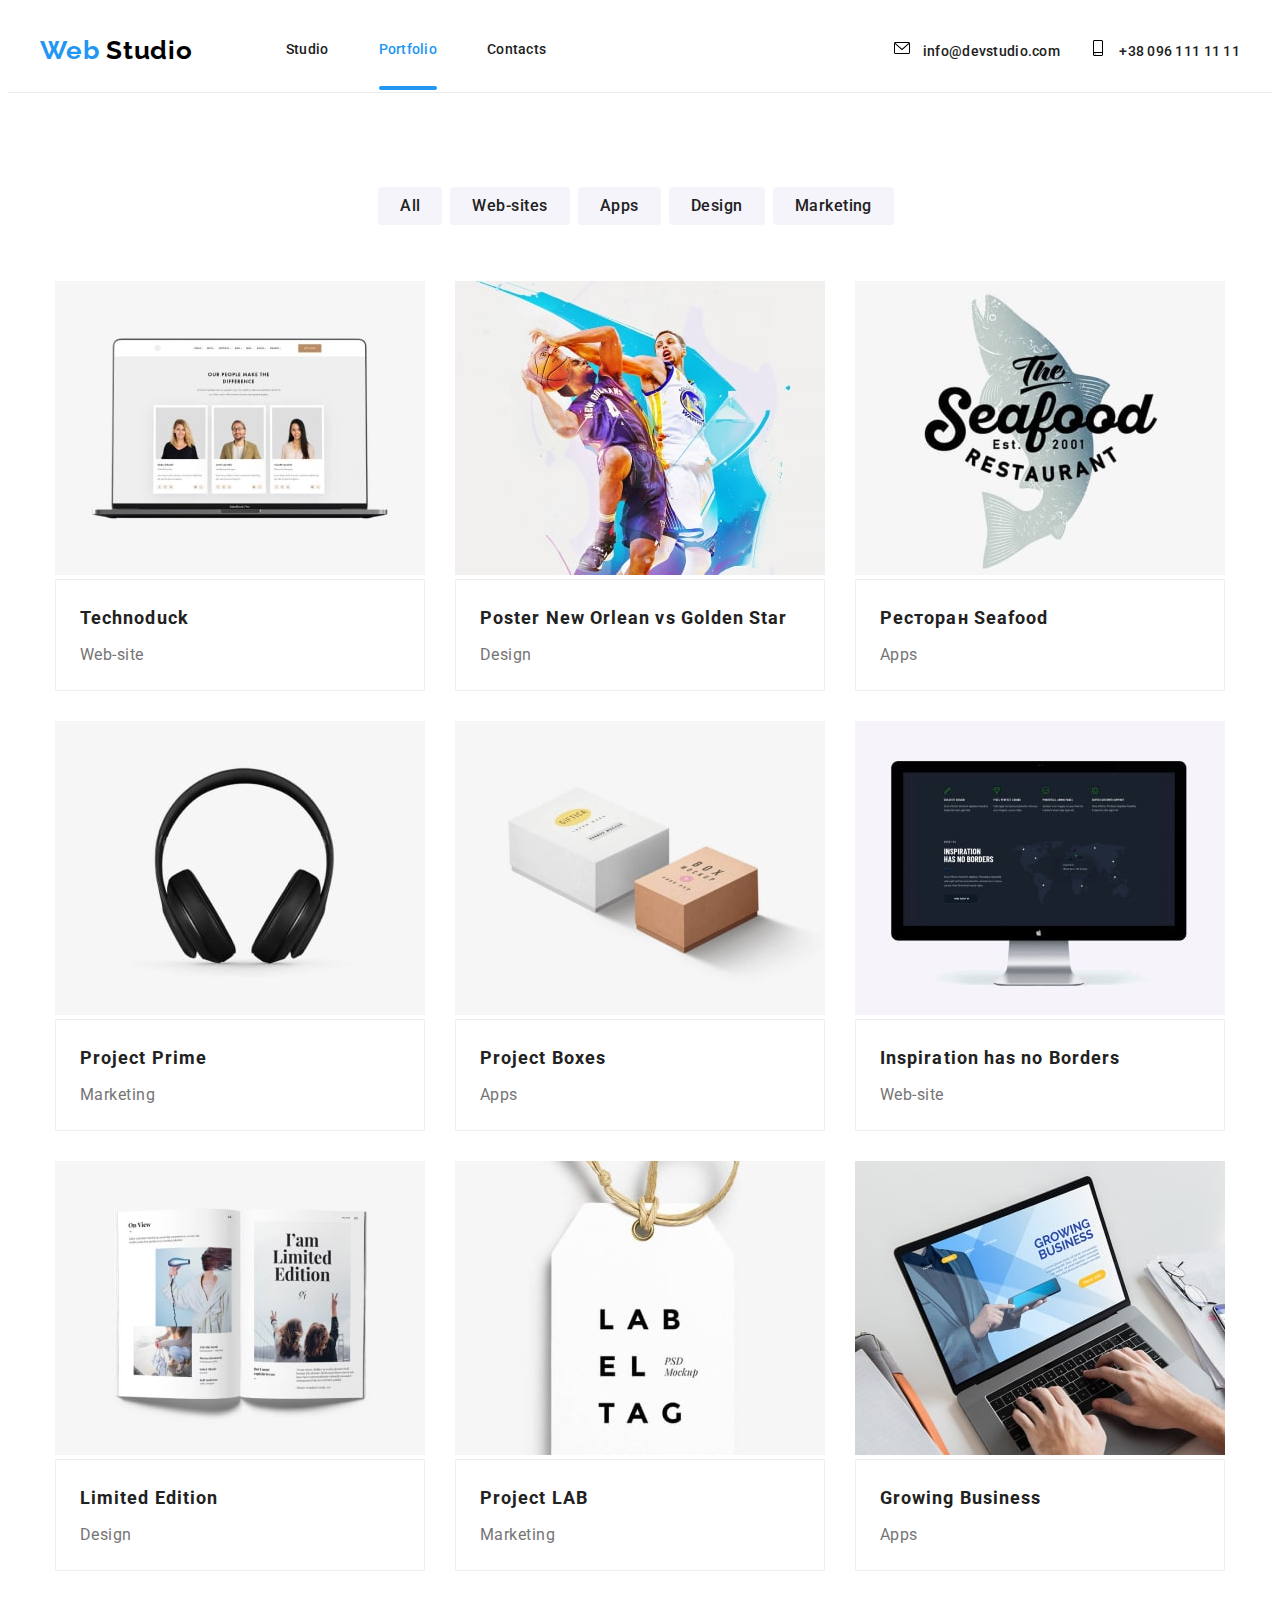
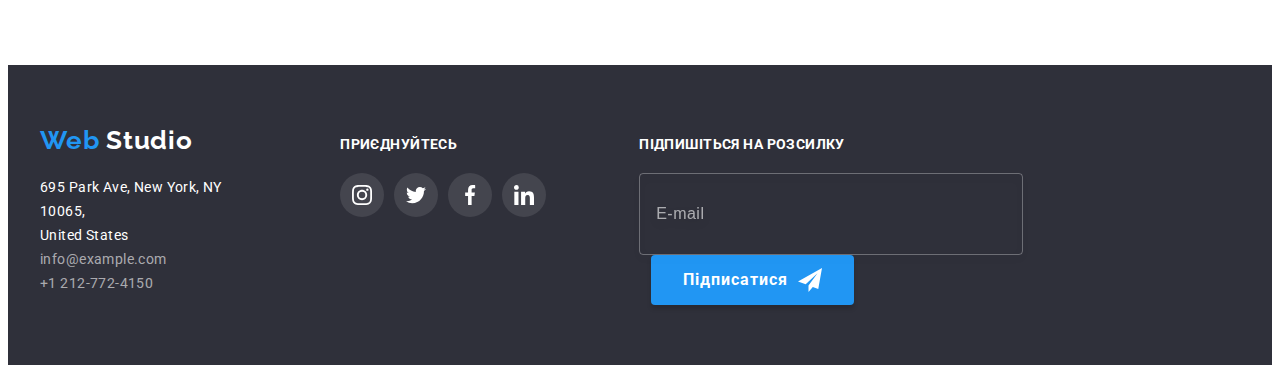
==== portfolio.html @ b2e868fc "Перенес файлы из ДС 06" ====
<!DOCTYPE html>
<html lang="en">
	<head>
		<meta charset="UTF-8" />
		<meta http-equiv="X-UA-Compatible" content="IE=edge" />
		<meta name="viewport" content="width=device-width, initial-scale=1.0" />
		<title>Студия</title>
		<link rel="preconnect" href="https://fonts.googleapis.com" />
		<link rel="preconnect" href="https://fonts.gstatic.com" crossorigin />
		<link
			href="https://fonts.googleapis.com/css2?family=Raleway:wght@700&family=Roboto:wght@400;500;700;900&display=swap"
			rel="stylesheet"
		/>
		<link
			rel="stylesheet"
			href="https://cdnjs.cloudflare.com/ajax/libs/modern-normalize/1.1.0/modern-normalize.min.css"
			integrity="sha512-wpPYUAdjBVSE4KJnH1VR1HeZfpl1ub8YT/NKx4PuQ5NmX2tKuGu6U/JRp5y+Y8XG2tV+wKQpNHVUX03MfMFn9Q=="
			crossorigin="anonymous"
			referrerpolicy="no-referrer"
		/>
		<link rel="stylesheet" href="./css/style.css" />
	</head>
	<body class="page">
		<header class="page-header">
			<div class="container">
				<nav class="main-site-nav">
					<a href="./" class="page-header-logo link">
						Web
						<span>Studio</span>
					</a>
					<ul class="site-nav">
						<li class="item"><a href="./" class="site-nav-link link">Studio</a></li>
						<li class="item"><a href="./portfolio.html" class="site-nav-link current link">Portfolio</a></li>
						<li class="item"><a href="" class="site-nav-link link">Contacts</a></li>
					</ul>
				</nav>
				<ul class="auth-nav">
					<li class="item">
						<a href="mailto:info@devstudio.com" class="auth-nav-link link">
							<svg class="auth-icons" width="16" height="12">
								<use href="./image/icons.svg#icon-envelope"></use>
							</svg>
							info@devstudio.com
						</a>
					</li>

					<li class="item">
						<a href="tel:+380961111111" class="auth-nav-link link">
							<svg class="auth-icons" width="10" height="16">
								<use href="./image/icons.svg#icon-smartphone"></use>
							</svg>
							+38 096 111 11 11
						</a>
					</li>
				</ul>
			</div>
		</header>
		<main>
			<section class="filter-section section">
				<h2 class="visually-hidden title">portfolio</h2>
				<div class="container">
					<div class="filter-list">
						<button type="button" class="filter-button">All</button>
						<button type="button" class="filter-button">Web-sites</button>
						<button type="button" class="filter-button">Apps</button>
						<button type="button" class="filter-button">Design</button>
						<button type="button" class="filter-button">Marketing</button>
					</div>
					<ul class="card-set">
						<li class="item">
							<article class="card">
								<div class="card-thumb">
									<img src="./image/fiter01.jpg" alt="Technoduck" width="370" height="294" />
									<div class="blue-bcgr">
										<p class="blue-text">
											Ресурс пропонує комплексні пропозиції з різним рівнем функціоналу та сервісів. Все це дозволить
											відвідувачу отримати вичерпні відомості про компанію чи приватну особу.
										</p>
									</div>
								</div>
								<div class="card-content">
									<h3 class="card-header">Technoduck</h3>
									<p class="card-text">Web-site</p>
								</div>
							</article>
						</li>

						<li class="item">
							<article class="card">
								<div class="card-thumb">
									<img src="./image/fiter02.jpg" alt="Poster New Orlean vs Golden Star" width="370" height="294" />
									<div class="blue-bcgr">
										<p class="blue-text">
											Ресурс пропонує комплексні пропозиції з різним рівнем функціоналу та сервісів. Все це дозволить
											відвідувачу отримати вичерпні відомості про компанію чи приватну особу.
										</p>
									</div>
								</div>
								<div class="card-content">
									<h3 class="card-header">Poster New Orlean vs Golden Star</h3>
									<p class="card-text">Design</p>
								</div>
								<!--<p>Lorem ipsum dolor, sit amet consectetur adipisicing elit. Animi, rem.</p> -->
							</article>
						</li>

						<li class="item">
							<article class="card">
								<div class="card-thumb">
									<img src="./image/fiter03.jpg" alt="Seafood Restaurant" width="370" height="294" />
									<div class="blue-bcgr">
										<p class="blue-text">
											Ресурс пропонує комплексні пропозиції з різним рівнем функціоналу та сервісів. Все це дозволить
											відвідувачу отримати вичерпні відомості про компанію чи приватну особу.
										</p>
									</div>
								</div>
								<div class="card-content">
									<h3 class="card-header">Ресторан Seafood</h3>
									<p class="card-text">Apps</p>
								</div>
								<!--<p>Lorem ipsum dolor, sit amet consectetur adipisicing elit. Animi, rem.</p> -->
							</article>
						</li>

						<li class="item">
							<article class="card">
								<div class="card-thumb">
									<img src="./image/fiter04.jpg" alt="Project Prime" width="370" height="294" />
									<div class="blue-bcgr">
										<p class="blue-text">
											Ресурс пропонує комплексні пропозиції з різним рівнем функціоналу та сервісів. Все це дозволить
											відвідувачу отримати вичерпні відомості про компанію чи приватну особу.
										</p>
									</div>
								</div>
								<div class="card-content">
									<h3 class="card-header">Project Prime</h3>
									<p class="card-text">Marketing</p>
								</div>
								<!--<p>Lorem ipsum dolor, sit amet consectetur adipisicing elit. Animi, rem.</p> -->
							</article>
						</li>

						<li class="item">
							<article class="card">
								<div class="card-thumb">
									<img src="./image/fiter05.jpg" alt="Project Boxes" width="370" height="294" />
									<div class="blue-bcgr">
										<p class="blue-text">
											Ресурс пропонує комплексні пропозиції з різним рівнем функціоналу та сервісів. Все це дозволить
											відвідувачу отримати вичерпні відомості про компанію чи приватну особу.
										</p>
									</div>
								</div>
								<div class="card-content">
									<h3 class="card-header">Project Boxes</h3>
									<p class="card-text">Apps</p>
								</div>
								<!--<p>Lorem ipsum dolor, sit amet consectetur adipisicing elit. Animi, rem.</p> -->
							</article>
						</li>
						<li class="item">
							<article class="card">
								<div class="card-thumb">
									<img src="./image/fiter06.jpg" alt="Inspiration has no Borders" width="370" height="294" />
									<div class="blue-bcgr">
										<p class="blue-text">
											Ресурс пропонує комплексні пропозиції з різним рівнем функціоналу та сервісів. Все це дозволить
											відвідувачу отримати вичерпні відомості про компанію чи приватну особу.
										</p>
									</div>
								</div>
								<div class="card-content">
									<h3 class="card-header">Inspiration has no Borders</h3>
									<p class="card-text">Web-site</p>
								</div>
								<!--<p>Lorem ipsum dolor, sit amet consectetur adipisicing elit. Animi, rem.</p> -->
							</article>
						</li>

						<li class="item">
							<article class="card">
								<div class="card-thumb">
									<img src="./image/fiter07.jpg" alt="Limited Edition" width="370" height="294" />
									<div class="blue-bcgr">
										<p class="blue-text">
											Ресурс пропонує комплексні пропозиції з різним рівнем функціоналу та сервісів. Все це дозволить
											відвідувачу отримати вичерпні відомості про компанію чи приватну особу.
										</p>
									</div>
								</div>
								<div class="card-content">
									<h3 class="card-header">Limited Edition</h3>
									<p class="card-text">Design</p>
								</div>
								<!--<p>Lorem ipsum dolor, sit amet consectetur adipisicing elit. Animi, rem.</p> -->
							</article>
						</li>

						<li class="item">
							<article class="card">
								<div class="card-thumb">
									<img src="./image/fiter08.jpg" alt="Project LAB" width="370" height="294" />
									<div class="blue-bcgr">
										<p class="blue-text">
											Ресурс пропонує комплексні пропозиції з різним рівнем функціоналу та сервісів. Все це дозволить
											відвідувачу отримати вичерпні відомості про компанію чи приватну особу.
										</p>
									</div>
								</div>
								<div class="card-content">
									<h3 class="card-header">Project LAB</h3>
									<p class="card-text">Marketing</p>
								</div>
								<!--<p>Lorem ipsum dolor, sit amet consectetur adipisicing elit. Animi, rem.</p> -->
							</article>
						</li>

						<li class="item">
							<article class="card">
								<div class="card-thumb">
									<img src="./image/fiter09.jpg" alt="Growing Business" width="370" height="294" />
									<div class="blue-bcgr">
										<p class="blue-text">
											Ресурс пропонує комплексні пропозиції з різним рівнем функціоналу та сервісів. Все це дозволить
											відвідувачу отримати вичерпні відомості про компанію чи приватну особу.
										</p>
									</div>
								</div>
								<div class="card-content">
									<h3 class="card-header">Growing Business</h3>
									<p class="card-text">Apps</p>
								</div>
								<!--<p>Lorem ipsum dolor, sit amet consectetur adipisicing elit. Animi, rem.</p> -->
							</article>
						</li>
					</ul>
				</div>
			</section>
		</main>

		<footer class="footer darkbgr">
			<div class="container">
				<div class="footer-box">
					<div class="footer-left">
						<a href="./" class="footer-logo link">
							Web
							<span>Studio</span>
						</a>
						<address>
							<p class="address-text">
								695 Park Ave, New York, NY 10065,
								<br />
								United States
							</p>

							<ul class="contacts">
								<li><a href="mailto:info@example.com" class="address-link link">info@example.com</a></li>
								<li><a href="tel:+12127724150" class="address-link link">+1 212-772-4150</a></li>
							</ul>
						</address>
					</div>
					<div class="footer-center">
						<h3 class="sub-title footer-title">приєднуйтесь</h3>
						<ul class="footer-soc">
							<li class="footer-soc-items">
								<a href="" class="footer-soc-link">
									<svg class="footer-soc-icon" width="20" height="20">
										<use href="./image/icons.svg#icon-instagram"></use>
									</svg>
								</a>
							</li>
							<li class="footer-soc-items">
								<a href="" class="footer-soc-link">
									<svg class="footer-soc-icon" width="20" height="20">
										<use href="./image/icons.svg#icon-twitter"></use>
									</svg>
								</a>
							</li>
							<li class="footer-soc-items">
								<a href="" class="footer-soc-link">
									<svg class="footer-soc-icon" width="20" height="20">
										<use href="./image/icons.svg#icon-facebook"></use>
									</svg>
								</a>
							</li>
							<li class="footer-soc-items">
								<a href="" class="footer-soc-link">
									<svg class="footer-soc-icon" width="20" height="20">
										<use href="./image/icons.svg#icon-linkedin"></use>
									</svg>
								</a>
							</li>
						</ul>
					</div>
					<div class="footer-right">
						<h3 class="sub-title footer-title">Підпишіться на розсилку</h3>
						<input class="subscr-form" type="email" name="subscr-form" placeholder="E-mail" />
						<button class="hero-button footer-btn-mrg" type="submit">
							<span class="subscr-thump">
								Підписатися
								<span class="subscr-icon-box">
									<svg class="subscr-icon" width="24" height="24">
										<use href="./image/icons.svg#icon-icon-send"></use>
									</svg>
								</span>
							</span>
						</button>
					</div>
				</div>
			</div>
		</footer>
	</body>
</html>
---- css/style.css ----
:root {
	--title-text-color: #212121;
	--primary-text-color: #757575;
	--accent: #2196f3;
	--secondary-background-color: #2f303a;
	--primary-bg-color: #ffffff;
	--icon-gray: #afb1b8;
}

/* основной цвет текста #212121 */
/* вторичный цвет текста #757575 */
/* акцент #2196F3 */
/* вторичный цвет фона #2F303A */

p,
h1,
h2,
h3,
h4,
h5,
h6 {
	margin: 0;
}

ul,
ol {
	margin: 0;
	padding-left: 0;
	list-style: none;
}

address {
	font-style: normal;
}

a {
	color: currentColor;
	text-decoration: none;
}

button {
	cursor: pointer;
}

img {
	display: block;
	max-width: 100%;
	height: auto;
}

body {
	background-color: var(--primary-bg-color);
	color: var(--primary-text-color);
	font-family: Roboto, sans-serif;
}

.link {
	text-decoration: none;
}

.container {
	width: 100%;
	max-width: 1200px;
	/* width: 1200px; */
	margin-left: auto;
	margin-right: auto;
	padding-left: 15px;
	padding-right: 15px;
	/* outline: 2px solid red;*/
}

.visually-hidden {
	position: absolute;
	white-space: nowrap;
	width: 1px;
	height: 1px;
	overflow: hidden;
	border: 0;
	padding: 0;
	clip: rect(0 0 0 0);
	clip-path: inset(50%);
	margin: -1px;
}

.page-header {
	border-bottom: 1px solid #ececec;
}

.page-header > .container,
.site-nav,
.auth-nav,
.main-site-nav {
	display: flex;
	align-items: center;
}

/* .page-header > .container {
	justify-content: center;
} */

/* Site-logo */
.page-header-logo {
	color: var(--accent);
	font-family: Raleway, sans-serif;
	font-weight: 700;
	font-size: 26px;
	line-height: 1.19;
	letter-spacing: 0.03em;
	margin-right: 93px;

	transition-property: opacity;
	transition-duration: 250ms;
	transition-timing-function: cubic-bezier(0.4, 0, 0.2, 1);
}

.page-header-logo span {
	color: #000;
}

.page-header-logo:hover,
.page-header-logo:focus {
	opacity: 0.5;
}

/* Site-nav */

.site-nav {
	gap: 50px;
}

.auth-nav {
	margin-left: auto;
	gap: 30px;
}

.auth-nav-link {
	display: flex;
	display: block;
	align-items: center;
	color: var(--primary-text-color);
}

.auth-icons {
	margin-right: 10px;
	width: 16px;
	height: 16px;
}

.site-nav-link,
.auth-nav-link {
	display: block;
	padding-top: 32px;
	padding-bottom: 32px;
	position: relative;

	color: var(--title-text-color);

	font-weight: 500;
	font-size: 14px;
	line-height: 1.14;
	letter-spacing: 0.02em;

	transition-property: color;
	transition-duration: 250ms;
	transition-timing-function: cubic-bezier(0.4, 0, 0.2, 1);
}

.site-nav-link::after {
	content: "";
	position: absolute;
	left: 0;
	bottom: 0;
	display: block;

	width: 100%;
	height: 4px;
	border-radius: 2px;

	background-color: var(--accent);
	transform: scaleX(0);

	transition-property: transform;
	transition-duration: 250ms;
	transition-timing-function: cubic-bezier(0.4, 0, 0.2, 1);
}

.site-nav-link:hover::after {
	transform: scaleX(1);
}

.site-nav-link:hover,
.site-nav-link:focus {
	color: var(--accent);
}

.auth-nav-link:hover,
.auth-nav-link:focus {
	color: var(--accent);
	fill: var(--accent);
}

.current {
	position: relative;
	color: var(--accent);
}

.current::after {
	content: "";
	position: absolute;
	left: 0;
	display: block;

	width: 100%;
	height: 4px;
	border-radius: 2px;

	background-color: var(--accent);

	transform: scaleX(1);
}

/* Hero */

.hero-section {
	max-width: 1600px;
	height: 600px;
	margin-left: auto;
	margin-right: auto;
	padding: 200px 0px;
	text-align: center;

	background-image: linear-gradient(to right, rgba(47, 48, 58, 0.4), rgba(47, 48, 58, 0.4)),
		url("../image/hero-image.jpg");
	background-size: cover;
	background-repeat: no-repeat;
	background-position: center;
	background-color: var(--secondary-background-color);
}

.hero-title {
	color: var(--primary-bg-color);
	/*outline: 2px solid greenyellow;*/
	font-style: normal;
	font-weight: 900;
	font-size: 44px;
	line-height: 1.36;
	letter-spacing: 0.06em;
	text-transform: uppercase;
	margin-bottom: 30px;
}

.hero-button {
	display: inline-block;
	border: none;
	border-radius: 4px;
	padding: 10px 32px;
	min-width: 200px;

	color: var(--primary-bg-color);
	background-color: var(--accent);
	box-shadow: 0px 4px 4px rgba(0, 0, 0, 0.15);

	font-weight: 700;
	font-size: 16px;
	line-height: 1.89;
	align-items: center;
	letter-spacing: 0.06em;
	font-family: inherit;

	transition-property: border;
	transition-duration: 250ms;
	transition-timing-function: cubic-bezier(0.4, 0, 0.2, 1);
}

.hero-button:hover,
.hero-button:focus {
	cursor: pointer;
	/* border: 2px solid var(--accent); */
}

.section {
	padding-top: 94px;
	padding-bottom: 94px;
}

.section-no-padding {
	padding-bottom: 94px;
}

/* sections title */
.benefits-section .title,
.work-section .title,
.team-section .title,
.client-section .title {
	color: var(--title-text-color);
	font-style: normal;
	font-weight: 700;
	font-size: 36px;
	line-height: 1.17;
	text-align: center;
	letter-spacing: 0.03em;
	margin-bottom: 50px;
}

/* benefits-section */

.benefits-list {
	display: flex;
	gap: 30px;
}

.benefits-list .item {
	width: calc((100%-90px) / 4);
	max-width: 270px;
	/*	outline: 2px solid orange;*/
}

.benefits-icon {
	display: flex;
	align-items: center;
	justify-content: center;
	width: 270px;
	height: 120px;
	background-color: #f5f4fa;
	border-radius: 4px;
	margin-bottom: 30px;
}

.benefits-section .sub-title {
	color: var(--title-text-color);
	font-style: normal;
	font-weight: 700;
	font-size: 14px;
	line-height: 1.14;
	letter-spacing: 0.03em;
	text-transform: uppercase;
	margin-bottom: 10px;
}

.benefits-section-text {
	color: var(--primary-text-color);
	font-size: 14px;
	line-height: 1.71;
	letter-spacing: 0.03em;
}

/* work-section */

.work-list {
	display: flex;
	margin: -15px;
}

.work-list .item {
	width: 370px;
	margin: 15px;
	position: relative;
}

.black-backgr {
	width: 370px;
	height: 70px;
	background-color: rgba(47, 48, 58, 0.8);
	position: absolute;
	left: 0;
	bottom: 0;
}

.black-backgr-title {
	padding: 27px 0px;
	font-weight: 700;
	font-size: 14px;
	line-height: 1.14;
	text-align: center;
	letter-spacing: 0.03em;
	text-transform: uppercase;
	color: #ffffff;
}

/* team-section */

.team-section {
	background-color: #f5f4fa;
}

.team-list {
	display: flex;
	margin: -15px;
}

.team-list .items {
	width: 270px;
	margin: 15px;
	background-color: var(--primary-bg-color);

	box-shadow: 0px 1px 3px rgba(0, 0, 0, 0.12), 0px 1px 1px rgba(0, 0, 0, 0.14), 0px 2px 1px rgba(0, 0, 0, 0.2);
	border-radius: 0px 0px 4px 4px;
}

.team-content {
	padding: 30px 32px;
}

.team-section .sub-title {
	color: var(--title-text-color);
	font-style: normal;
	font-weight: 500;
	font-size: 16px;
	line-height: 1.19;
	text-align: center;
	letter-spacing: 0.03em;
	margin-bottom: 10px;
}

.team-section-text {
	font-size: 16px;
	line-height: 1.19;
	text-align: center;
	letter-spacing: 0.03em;
	margin-bottom: 16px;
}

.team-soc {
	display: flex;
	justify-content: center;
	gap: 10px;
	/*margin-left: auto;
	margin-right: auto;*/
}

.team-soc-link {
	width: 44px;
	height: 44px;
	border-radius: 50%;
	display: block;
	background-color: var(--primary-bg-color);
	display: flex;
	justify-content: center;
	align-items: center;

	transition-property: background-color;
	transition-duration: 250ms;
	transition-timing-function: cubic-bezier(0.4, 0, 0.2, 1);
}

.team-soc-icon {
	fill: var(--icon-gray);

	transition-property: fill;
	transition-duration: 250ms;
	transition-timing-function: cubic-bezier(0.4, 0, 0.2, 1);
}

.team-soc-link:hover,
.team-soc-link:focus {
	background-color: var(--accent);
}

.team-soc-link:hover .team-soc-icon,
.team-soc-link:focus .team-soc-icon {
	fill: var(--primary-bg-color);
}

/* clients-section */

.clients {
	display: flex;
	justify-content: center;
	gap: 30px;
	/*outline: 2px solid greenyellow;*/
}

.clients-link {
	width: 170px;
	height: 92px;
	border: 1px solid var(--icon-gray);
	border-radius: 4px;
	display: block;
	background-color: var(--primary-bg-color);

	display: flex;
	justify-content: center;
	align-items: center;

	transition-property: border;
	transition-duration: 250ms;
	transition-timing-function: cubic-bezier(0.4, 0, 0.2, 1);
}

.clients-icon {
	fill: var(--icon-gray);
	width: 106px;

	transition-property: fill;
	transition-duration: 250ms;
	transition-timing-function: cubic-bezier(0.4, 0, 0.2, 1);
}

.clients-link:hover,
.clients-link:focus {
	border: 1px solid var(--accent);
}

.clients-link:hover .clients-icon,
.clients-link:focus .clients-icon {
	fill: var(--accent);
}

/* address */
.footer {
	padding: 60px 0px;
	background-color: #2f303a;
}

/* Site-logo */
.footer-logo {
	color: var(--accent);
	font-family: Raleway, sans-serif;
	font-weight: 700;
	font-size: 26px;
	line-height: 1.19;
	letter-spacing: 0.03em;
	display: inline-block;
	margin-bottom: 20px;

	transition-property: opacity;
	transition-duration: 250ms;
	transition-timing-function: cubic-bezier(0.4, 0, 0.2, 1);
}

.footer-logo span {
	color: var(--primary-bg-color);
}

.footer-logo:hover,
.footer-logo:focus {
	opacity: 0.6;
}

.address-text {
	color: #ffffff;
	font-size: 14px;
	line-height: 1.71;
	letter-spacing: 0.03em;
	font-style: normal;
}

.address-link {
	color: rgba(255, 255, 255, 0.6);
	font-weight: 400;
	font-size: 14px;
	line-height: 1.71;
	letter-spacing: 0.03em;

	transition-property: color;
	transition-duration: 250ms;
	transition-timing-function: cubic-bezier(0.4, 0, 0.2, 1);
}

.address-link:hover,
.address-link:focus {
	color: #ffffff;
}

.footer-title {
	font-family: "Roboto";
	font-style: normal;
	font-weight: 700;
	font-size: 14px;
	line-height: 1.14;
	letter-spacing: 0.03em;
	text-transform: uppercase;
	color: var(--primary-bg-color);
	margin-top: 12px;
	margin-bottom: 20px;
}

.footer-soc {
	display: flex;
	justify-content: left;
	gap: 10px;
	/*margin-left: auto;
	margin-right: auto;*/
}

.footer-soc-link {
	width: 44px;
	height: 44px;
	border-radius: 50%;
	display: block;
	background-color: rgba(255, 255, 255, 0.1);
	display: flex;
	justify-content: center;
	align-items: center;

	transition-property: background-color;
	transition-duration: 250ms;
	transition-timing-function: cubic-bezier(0.4, 0, 0.2, 1);
}

.footer-soc-icon {
	fill: var(--primary-bg-color);
}

.footer-soc-link:hover,
.footer-soc-link:focus {
	background-color: var(--accent);
}

.footer-soc-link:hover .team-soc-icon,
.footer-soc-link:focus .team-soc-icon {
	fill: var(--primary-bg-color);
}

.footer-box {
	display: flex;
}

.footer-center {
	margin-left: 70px;
}

.footer-right {
	margin-left: 93px;
}

.subscr-form {
	padding: 15px 16px;

	width: 350px;
	height: 50px;

	background-color: transparent;
	border: 1px solid rgba(255, 255, 255, 0.3);
	filter: drop-shadow(0px 4px 4px rgba(0, 0, 0, 0.15));
	border-radius: 4px;
	color: #ffffff;
}

.subscr-form::placeholder {
	font-weight: 400;
	font-size: 16px;
	line-height: 1.25;
	letter-spacing: 0.03em;
	color: rgba(255, 255, 255, 0.6);
}

.subscr-icon-box {
	width: 24px;
	height: 24px;
}

.subscr-icon {
	fill: #ffffff;
}

.subscr-thump {
	display: inline-block;
	display: flex;
	align-items: center;
	gap: 10px;
}

.footer-btn-mrg {
	margin-left: 12px;
}

/* portfolio page */

/* filter section */

.filter-list {
	display: flex;
	justify-content: center;
	align-items: center;
}

.filter-button {
	display: block;
	border: none;
	border-radius: 4px;
	padding: 6px 22px;
	margin-right: 8px;
	margin-bottom: 56px;

	color: var(--title-text-color);
	background-color: #f5f4fa;

	font-weight: 500;
	font-size: 16px;
	line-height: 1.63;
	text-align: center;
	letter-spacing: 0.03em;
	font-family: inherit;
	border: none;

	transition-property: background-color;
	transition-duration: 250ms;
	transition-timing-function: cubic-bezier(0.4, 0, 0.2, 1);
}

.filter-button:hover,
.filter-button:focus {
	background-color: var(--accent);
	color: var(--primary-bg-color);
	box-shadow: 0px 1px 3px rgba(0, 0, 0, 0.12), 0px 1px 1px rgba(0, 0, 0, 0.14), 0px 2px 1px rgba(0, 0, 0, 0.2);

	cursor: pointer;
}

/* cards */

.card-set {
	display: flex;
	flex-wrap: wrap;
	justify-content: center;
	align-items: center;
	margin: -15px;
}

.card-set > .item {
	flex-basis: calc(100% / 3 -30px);
	margin: 15px;
}

.card-thumb {
	display: inline-block;
	position: relative;
	overflow: hidden;
}

/* .card-thumb::before {
	position: absolute;
	content: "";
	top: 0;
	left: 0;

	width: 100%;
	height: 100%;
	background-color: var(--accent);
	opacity: 0;
} */

.blue-bcgr {
	position: absolute;
	top: 0;
	left: 0;

	width: 100%;
	height: 100%;
	padding: 63px 24px;

	background-color: var(--accent);
	opacity: 0.9;

	transform: translateY(100%);

	transition-property: transform;
	transition-duration: 250ms;
	transition-timing-function: cubic-bezier(0.4, 0, 0.2, 1);
}

.blue-text {
	font-weight: 400;
	font-size: 18px;
	line-height: 1.56;
	letter-spacing: 0.03em;

	color: #ffffff;
}

.filter-section .card-header {
	margin-bottom: 4px;

	color: var(--title-text-color);
	font-style: normal;
	font-weight: 700;
	font-size: 18px;
	line-height: 2;
	letter-spacing: 0.06em;
}

.card .card-text {
	font-weight: 400;
	font-size: 16px;
	line-height: 1.88;
	letter-spacing: 0.03em;
}

.card-content {
	padding: 20px 24px;
	border: 1px solid #eeeeee;
}

.card-set > .item:hover {
	box-shadow: 0px 1px 3px rgba(0, 0, 0, 0.12), 0px 1px 1px rgba(0, 0, 0, 0.14), 0px 2px 1px rgba(0, 0, 0, 0.2);
}

.card-set > .item:hover .blue-bcgr {
	transform: translateY(0%);
}

/* modal */

.backdrop {
	position: fixed;
	top: 0;
	left: 0;
	width: 100%;
	height: 100%;
	background-color: rgba(0, 0, 0, 0.2);

	transition: opacity 250ms cubic-bezier(0.4, 0, 0.2, 1), visibility 250ms cubic-bezier(0.4, 0, 0.2, 1);
}

.backdrop.is-hidden {
	opacity: 0;
	pointer-events: none;
	visibility: hidden;
}

.backdrop.is-hidden .modal {
	transform: translate(-50%, -50%) scale(0.8);
}

.modal {
	position: absolute;
	top: 50%;
	left: 50%;
	transform: translate(-50%, -50%) scale(1);

	min-width: 528px;
	min-height: 581px;
	padding: 40px;

	box-shadow: 0px 1px 3px rgba(0, 0, 0, 0.12), 0px 1px 1px rgba(0, 0, 0, 0.14), 0px 2px 1px rgba(0, 0, 0, 0.2);
	border-radius: 4px;
	background-color: #ffffff;

	transition: transform 250ms cubic-bezier(0.4, 0, 0.2, 1);
}

.modal-clo {
	position: absolute;
	top: 8px;
	right: 8px;

	width: 30px;
	height: 30px;

	background-color: #ffffff;
	border: 1px solid rgba(0, 0, 0, 0.1);
	border-radius: 50%;
}

.modal-icon {
	position: absolute;
	top: 50%;
	left: 50%;
	transform: translate(-50%, -50%);
	fill: #000;
}

.modal-icon:hover {
	fill: var(--accent);
}

.form {
	position: absolute;
}

.form-title {
	display: block;
	margin-bottom: 12px;

	font-style: normal;
	font-weight: 700;
	font-size: 20px;
	line-height: 1.15;
	text-align: center;
	letter-spacing: 0.03em;

	color: var(--title-text-color);
}

.form-field {
	display: flex;

	flex-direction: column;
	margin-bottom: 10px;

	width: 100%;
}

.form-field label {
	display: block;
	font-weight: 400;
	font-size: 12px;
	line-height: 1.17;
	letter-spacing: 0.01em;

	color: #757575;
}

.input-thumb {
	position: relative;
}

.form-input {
	padding: 12px 42px;
	width: 100%;
	margin-top: 4px;
	margin-bottom: 10px;

	font-style: normal;
	font-weight: 400;
	font-size: 12px;
	line-height: 1.17;
	letter-spacing: 0.01em;

	outline: transparent;
	color: #757575;
	border: 1px solid rgba(33, 33, 33, 0.2);
	border-radius: 4px;

	transition: border 250ms cubic-bezier(0.4, 0, 0.2, 1);
}

.form-icon {
	position: absolute;
	top: 50%;
	left: 12px;

	width: 18px;
	height: 18px;
	fill: var(--title-text-color);

	transform: translateY(-50%);
	transition: fill 250ms cubic-bezier(0.4, 0, 0.2, 1);
}

.form-input:focus + .form-icon {
	fill: var(--accent);
}

.form-input:focus {
	background-origin: border-box;
	border: 1px solid var(--accent);
}

.form-field textarea {
	padding: 16px 12px;
	resize: none;

	width: 448px;
	max-height: 120px;

	color: #757575;
	border: 1px solid rgba(33, 33, 33, 0.2);
	border-radius: 4px;
}

.form-field textarea::placeholder {
	color: rgba(117, 117, 117, 0.5);
}

.form-argiment {
	position: relative;
	display: block;
	display: flex;
	margin-top: 20px;
	margin-bottom: 30px;
	justify-content: center;
	align-items: center;
	gap: 4px;

	font-weight: 400;
	font-size: 14px;
	line-height: 1.71;
	letter-spacing: 0.03em;

	color: #757575;
}

.form-argiment span {
	margin-left: 8.38px;
}

.link-agriment {
	color: var(--accent);
	text-decoration: underline;
}

.checkbox {
	-webkit-appearance: none;
	-moz-appearance: none;
	appearance: none;
	display: block;

	position: absolute;
	top: 50%;
	left: 0;
	transform: translateY(-50%);
}

.check-pict {
	display: block;
	position: absolute;
	top: 50%;
	left: 0;
	margin-left: 12px;
	width: 16px;
	height: 15px;
	transform: translateY(-50%);

	border: 2px solid var(--title-text-color);
	border-radius: 2px;
}

.checkbox:checked + .check-pict {
	background-image: url(../image/icon-check.svg);
	background-size: contain;
	background-origin: border-box;
	border: none;
	fill: #2196f3;
}

.bottom-field {
	text-align: center;
}
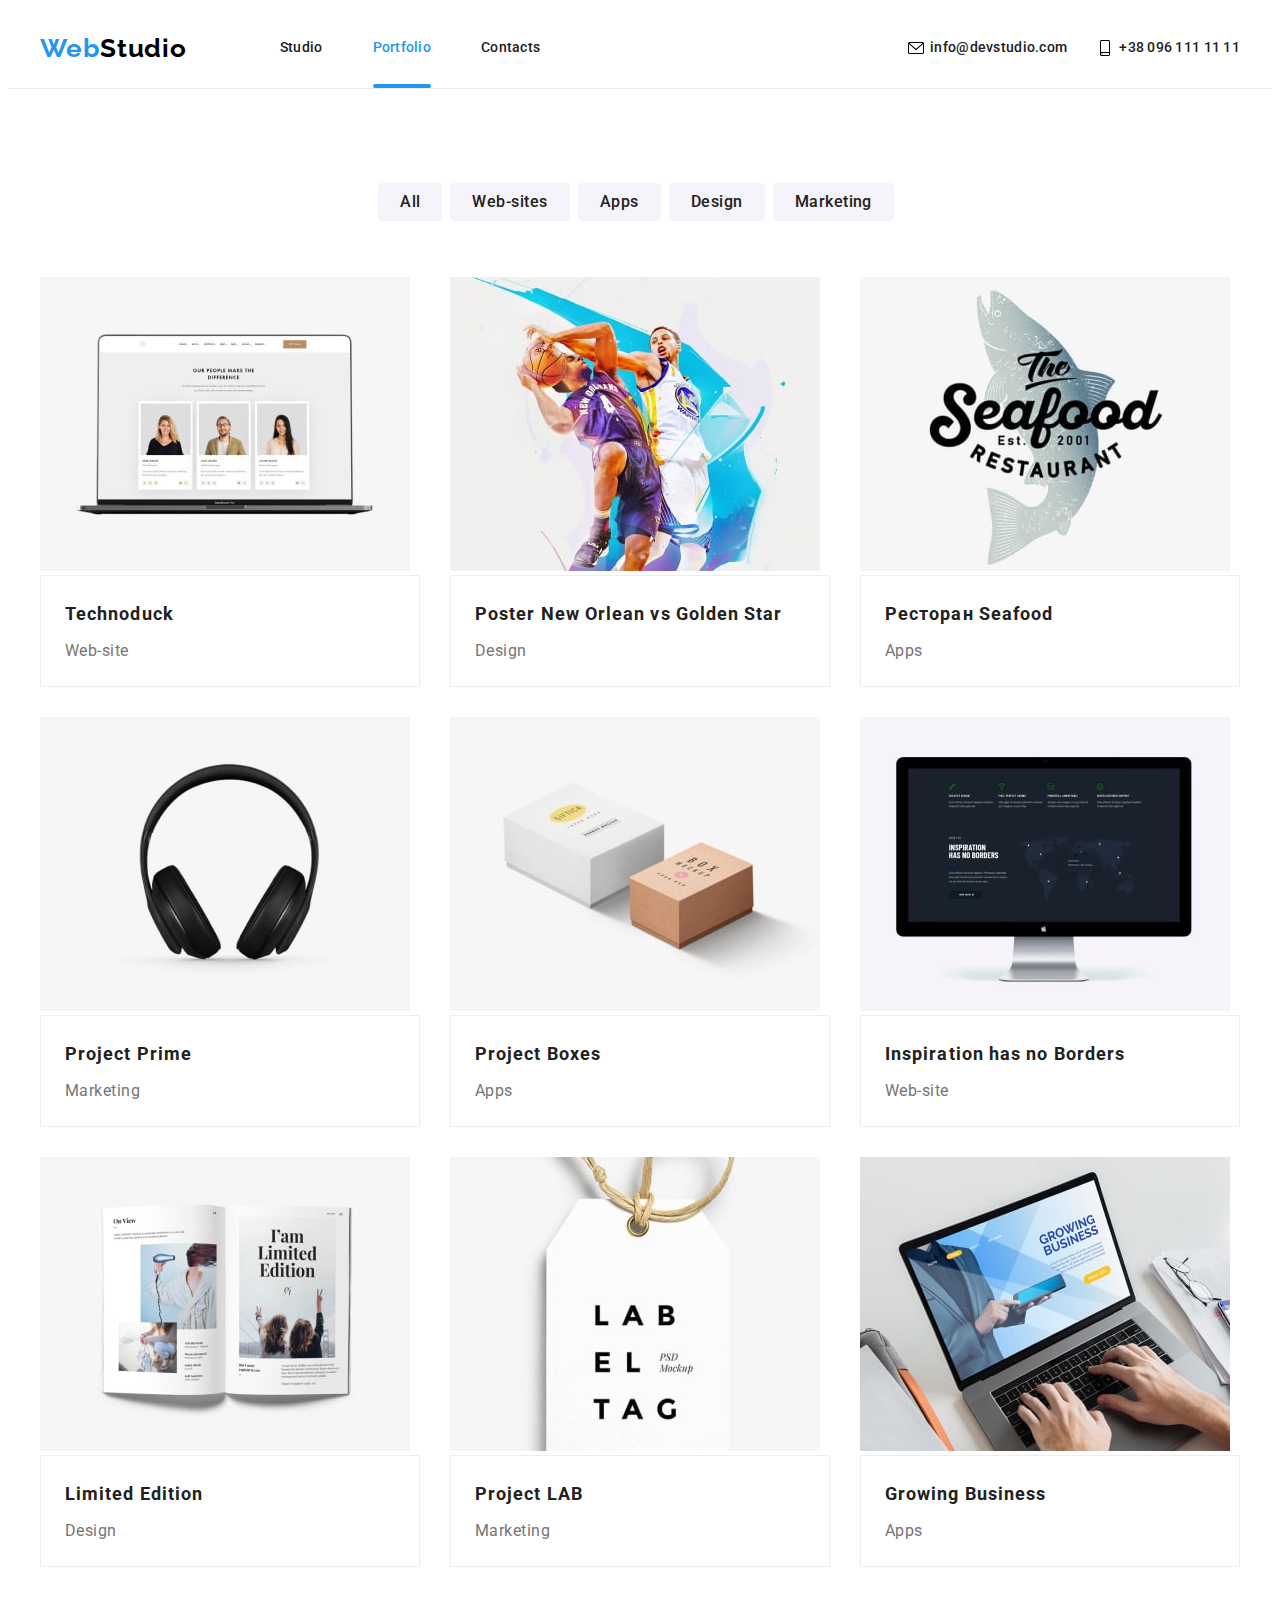
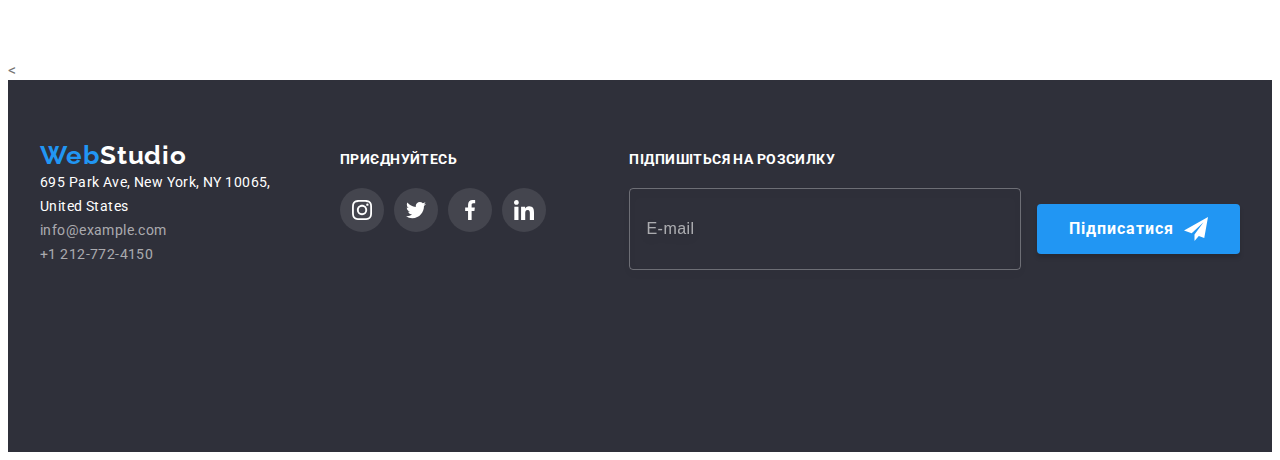
==== commit 74320afe: "добавил SASS и ВЕМ на main" ====
--- a/portfolio.html
+++ b/portfolio.html
@@ -18,38 +18,41 @@
 			crossorigin="anonymous"
 			referrerpolicy="no-referrer"
 		/>
-		<link rel="stylesheet" href="./css/style.css" />
+		<!-- 	<link rel="stylesheet" href="./css/style.css" /> -->
+		<link rel="stylesheet" href="./css/main.min.css" />
 	</head>
 	<body class="page">
-		<header class="page-header">
+		<header class="header">
 			<div class="container">
-				<nav class="main-site-nav">
-					<a href="./" class="page-header-logo link">
+				<nav class="navigation">
+					<a href="./" class="logo link">
 						Web
 						<span>Studio</span>
 					</a>
-					<ul class="site-nav">
-						<li class="item"><a href="./" class="site-nav-link link">Studio</a></li>
-						<li class="item"><a href="./portfolio.html" class="site-nav-link current link">Portfolio</a></li>
-						<li class="item"><a href="" class="site-nav-link link">Contacts</a></li>
+					<ul class="navigation__list">
+						<li class="item">
+							<a href="./" class="navigation__link">Studio</a>
+						</li>
+						<li class="item"><a href="./portfolio.html" class="navigation__link current">Portfolio</a></li>
+						<li class="item"><a href="" class="navigation__link">Contacts</a></li>
 					</ul>
 				</nav>
-				<ul class="auth-nav">
-					<li class="item">
-						<a href="mailto:info@devstudio.com" class="auth-nav-link link">
-							<svg class="auth-icons" width="16" height="12">
+				<ul class="contacts">
+					<li class="contacts__item">
+						<a href="mailto:info@devstudio.com" class="contacts__link">
+							<svg class="contacts__icon" width="16" height="12">
 								<use href="./image/icons.svg#icon-envelope"></use>
 							</svg>
-							info@devstudio.com
+							<span class="contacts__text">info@devstudio.com</span>
 						</a>
 					</li>
 
-					<li class="item">
-						<a href="tel:+380961111111" class="auth-nav-link link">
-							<svg class="auth-icons" width="10" height="16">
+					<li class="contacts__item">
+						<a href="tel:+380961111111" class="contacts__link">
+							<svg class="contacts__icon" width="10" height="16">
 								<use href="./image/icons.svg#icon-smartphone"></use>
 							</svg>
-							+38 096 111 11 11
+							<span class="contacts__text">+38 096 111 11 11</span>
 						</a>
 					</li>
 				</ul>
@@ -240,68 +243,69 @@
 			</section>
 		</main>
 
+		<
 		<footer class="footer darkbgr">
 			<div class="container">
-				<div class="footer-box">
-					<div class="footer-left">
-						<a href="./" class="footer-logo link">
+				<div class="footer__box">
+					<div class="footer__contacts">
+						<a href="./" class="logo footer__logo link">
 							Web
 							<span>Studio</span>
 						</a>
-						<address>
-							<p class="address-text">
+						<address class="address">
+							<p class="address__text">
 								695 Park Ave, New York, NY 10065,
 								<br />
 								United States
 							</p>
 
-							<ul class="contacts">
-								<li><a href="mailto:info@example.com" class="address-link link">info@example.com</a></li>
-								<li><a href="tel:+12127724150" class="address-link link">+1 212-772-4150</a></li>
+							<ul>
+								<li><a href="mailto:info@example.com" class="address__link link">info@example.com</a></li>
+								<li><a href="tel:+121277241d50" class="address__link link">+1 212-772-4150</a></li>
 							</ul>
 						</address>
 					</div>
-					<div class="footer-center">
-						<h3 class="sub-title footer-title">приєднуйтесь</h3>
-						<ul class="footer-soc">
-							<li class="footer-soc-items">
-								<a href="" class="footer-soc-link">
-									<svg class="footer-soc-icon" width="20" height="20">
+					<div class="footer__socials">
+						<h3 class="footer__title">приєднуйтесь</h3>
+						<ul class="footersoc">
+							<li class="footersoc__items">
+								<a href="" class="footersoc__link">
+									<svg class="footersoc__icon" width="20" height="20">
 										<use href="./image/icons.svg#icon-instagram"></use>
 									</svg>
 								</a>
 							</li>
-							<li class="footer-soc-items">
-								<a href="" class="footer-soc-link">
-									<svg class="footer-soc-icon" width="20" height="20">
+							<li class="footersoc__items">
+								<a href="" class="footersoc__link">
+									<svg class="footersoc__icon" width="20" height="20">
 										<use href="./image/icons.svg#icon-twitter"></use>
 									</svg>
 								</a>
 							</li>
-							<li class="footer-soc-items">
-								<a href="" class="footer-soc-link">
-									<svg class="footer-soc-icon" width="20" height="20">
+							<li class="footersoc__items">
+								<a href="" class="footersoc__link">
+									<svg class="footersoc__icon" width="20" height="20">
 										<use href="./image/icons.svg#icon-facebook"></use>
 									</svg>
 								</a>
 							</li>
-							<li class="footer-soc-items">
-								<a href="" class="footer-soc-link">
-									<svg class="footer-soc-icon" width="20" height="20">
+							<li class="footersoc__items">
+								<a href="" class="footersoc__link">
+									<svg class="footersoc__icon" width="20" height="20">
 										<use href="./image/icons.svg#icon-linkedin"></use>
 									</svg>
 								</a>
 							</li>
 						</ul>
 					</div>
-					<div class="footer-right">
-						<h3 class="sub-title footer-title">Підпишіться на розсилку</h3>
-						<input class="subscr-form" type="email" name="subscr-form" placeholder="E-mail" />
-						<button class="hero-button footer-btn-mrg" type="submit">
-							<span class="subscr-thump">
+					<div class="footer__subscr">
+						<h3 class="footer__title">Підпишіться на розсилку</h3>
+						<input class="footer__form" type="email" name="subscr-form" placeholder="E-mail" />
+						<button class="btn footer__btn" type="submit">
+							<span class="footer__thump">
 								Підписатися
-								<span class="subscr-icon-box">
-									<svg class="subscr-icon" width="24" height="24">
+								<span class="footer__iconbox">
+									<svg class="footer__icon" width="24" height="24">
 										<use href="./image/icons.svg#icon-icon-send"></use>
 									</svg>
 								</span>
--- a/css/main.min.css
+++ b/css/main.min.css
@@ -0,0 +1 @@
+:root{--title-text-color: #212121;--primary-text-color: #757575;--accent: #2196f3;--secondary-background-color: #2f303a;--primary-bg-color: #ffffff;--icon-gray: #afb1b8}p,h1,h2,h3,h4,h5,h6{margin:0}ul,ol{margin:0;padding-left:0;list-style:none}address{font-style:normal}a{color:currentColor;text-decoration:none}button{cursor:pointer}img{display:block;max-width:100%;height:auto}body{background-color:var(--primary-bg-color);color:var(--primary-text-color);font-family:Roboto,sans-serif}.link{text-decoration:none}.visually-hidden{position:absolute;white-space:nowrap;width:1px;height:1px;overflow:hidden;border:0;padding:0;clip:rect(0 0 0 0);clip-path:inset(50%);margin:-1px}.section{padding-top:94px;padding-bottom:94px}.section-no-padding{padding-bottom:94px}.container{width:100%;max-width:1200px;margin-left:auto;margin-right:auto;padding-left:15px;padding-right:15px}.logo{color:var(--accent);font-family:Raleway,sans-serif;font-weight:700;font-size:26px;line-height:1.19;letter-spacing:.03em;margin-right:93px;transition-property:opacity;transition-duration:250ms;transition-timing-function:cubic-bezier(0.4, 0, 0.2, 1)}.logo span{color:#000;margin-left:-6px}.logo:hover,.logo:focus{opacity:.5}.title{color:var(--title-text-color);font-style:normal;font-weight:700;font-size:36px;line-height:1.17;text-align:center;letter-spacing:.03em;margin-bottom:50px}.btn{display:inline-block;border:none;border-radius:4px;padding:10px 32px;min-width:200px;color:var(--primary-bg-color);background-color:var(--accent);box-shadow:0px 4px 4px rgba(0,0,0,.15);font-weight:700;font-size:16px;line-height:1.89;align-items:center;letter-spacing:.06em;font-family:inherit;transition-property:border;transition-duration:250ms;transition-timing-function:cubic-bezier(0.4, 0, 0.2, 1)}.btn:hover,.btn:focus{cursor:pointer}.backdrop{position:fixed;top:0;left:0;width:100%;height:100%;background-color:rgba(0,0,0,.2);transition:opacity 250ms cubic-bezier(0.4, 0, 0.2, 1),visibility 250ms cubic-bezier(0.4, 0, 0.2, 1)}.backdrop.is-hidden{opacity:0;pointer-events:none;visibility:hidden}.modal{position:absolute;top:50%;left:50%;transform:translate(-50%, -50%) scale(1);min-width:528px;min-height:581px;padding:40px;box-shadow:0px 1px 3px rgba(0,0,0,.12),0px 1px 1px rgba(0,0,0,.14),0px 2px 1px rgba(0,0,0,.2);border-radius:4px;background-color:#fff;transition:transform 250ms cubic-bezier(0.4, 0, 0.2, 1)}.backdrop.is-hidden .modal{transform:translate(-50%, -50%) scale(0.8)}.modal-clo{position:absolute;top:8px;right:8px;width:30px;height:30px;background-color:#fff;border:1px solid rgba(0,0,0,.1);border-radius:50%}.modal-icon{position:absolute;top:50%;left:50%;transform:translate(-50%, -50%);fill:#000}.modal-icon:hover{fill:var(--accent)}.form{position:absolute}.form__title{display:block;margin-bottom:12px;font-style:normal;font-weight:700;font-size:20px;line-height:1.15;text-align:center;letter-spacing:.03em;color:var(--title-text-color)}.form__field{display:flex;flex-direction:column;margin-bottom:10px;width:100%}.form__field label{display:block;font-weight:400;font-size:12px;line-height:1.17;letter-spacing:.01em;color:#757575}.form__field textarea{padding:16px 12px;resize:none;width:448px;max-height:120px;color:#757575;border:1px solid rgba(33,33,33,.2);border-radius:4px}.form__field textarea::placeholder{color:rgba(117,117,117,.5)}.form__thumb{position:relative}.form__input{padding:12px 42px;width:100%;margin-top:4px;margin-bottom:10px;font-style:normal;font-weight:400;font-size:12px;line-height:1.17;letter-spacing:.01em;outline:rgba(0,0,0,0);color:#757575;border:1px solid rgba(33,33,33,.2);border-radius:4px;transition:border 250ms cubic-bezier(0.4, 0, 0.2, 1)}.form__input:focus{background-origin:border-box;border:1px solid var(--accent)}.form__icon{position:absolute;top:50%;left:12px;width:18px;height:18px;fill:var(--title-text-color);transform:translateY(-50%);transition:fill 250ms cubic-bezier(0.4, 0, 0.2, 1)}.form__input:focus+.form__icon{fill:var(--accent)}.argiment{position:relative;display:block;display:flex;margin-top:20px;margin-bottom:30px;justify-content:center;align-items:center;gap:4px;font-weight:400;font-size:14px;line-height:1.71;letter-spacing:.03em;color:#757575}.argiment span{margin-left:8.38px}.argiment .agriment__link{color:var(--accent);text-decoration:underline}.argiment__checkbox{-webkit-appearance:none;-moz-appearance:none;appearance:none;display:block;position:absolute;top:50%;left:0;transform:translateY(-50%)}.argiment__pict{display:block;position:absolute;top:50%;left:0;margin-left:12px;width:16px;height:15px;transform:translateY(-50%);border:2px solid var(--title-text-color);border-radius:2px}.argiment__checkbox:checked+.argiment__pict{background-image:url(../image/icon-check.svg);background-size:contain;background-origin:border-box;border:none;fill:#2196f3}.agriment__bottom{text-align:center}.header{border-bottom:1px solid #ececec}.header>.container,.navigation__list,.contacts,.navigation{display:flex;align-items:center}.navigation__list{gap:50px}.navigation__link{display:block;padding-top:32px;padding-bottom:32px;position:relative;color:var(--title-text-color);font-weight:500;font-size:14px;line-height:1.14;letter-spacing:.02em;transition-property:color;transition-duration:250ms;transition-timing-function:cubic-bezier(0.4, 0, 0.2, 1)}.navigation__link::after{content:"";position:absolute;left:0;bottom:0;display:block;width:100%;height:4px;border-radius:2px;background-color:var(--accent);transform:scaleX(0);transition-property:transform;transition-duration:250ms;transition-timing-function:cubic-bezier(0.4, 0, 0.2, 1)}.navigation__link:hover::after{transform:scaleX(1)}.navigation__link:hover,.navigation__link:focus{color:var(--accent)}.contacts{margin-left:auto;gap:30px}.contacts__link{display:flex;display:block;align-items:center;padding-top:32px;padding-bottom:32px;position:relative;color:var(--title-text-color);font-weight:500;font-size:14px;line-height:1.14;letter-spacing:.02em;transition-property:color;transition-duration:250ms;transition-timing-function:cubic-bezier(0.4, 0, 0.2, 1)}.contacts__link:hover,.contacts__link:focus{color:var(--accent);fill:var(--accent)}.contacts__text{margin-left:22px}.contacts__icon{position:absolute;margin-right:10px;width:16px;height:16px}.contacts__item{display:flex;align-items:center}.current{position:relative;color:var(--accent)}.current::after{content:"";position:absolute;left:0;display:block;width:100%;height:4px;border-radius:2px;background-color:var(--accent);transform:scaleX(1)}.hero{max-width:1600px;height:600px;margin-left:auto;margin-right:auto;padding:200px 0px;text-align:center;background-image:linear-gradient(to right, rgba(47, 48, 58, 0.4), rgba(47, 48, 58, 0.4)),url("../image/hero-image.jpg");background-size:cover;background-repeat:no-repeat;background-position:center;background-color:var(--secondary-background-color)}.hero__title{color:var(--primary-bg-color);font-style:normal;font-weight:900;font-size:44px;line-height:1.36;letter-spacing:.06em;text-transform:uppercase;margin-bottom:30px}.benefits__list{display:flex;gap:30px}.benefits__list .item{width:277.5px;max-width:270px}.benefits__icon{display:flex;align-items:center;justify-content:center;width:270px;height:120px;background-color:#f5f4fa;border-radius:4px;margin-bottom:30px}.benefits__subtitle{color:var(--title-text-color);font-style:normal;font-weight:700;font-size:14px;line-height:1.14;letter-spacing:.03em;text-transform:uppercase;margin-bottom:10px}.benefits__text{color:var(--primary-text-color);font-size:14px;line-height:1.71;letter-spacing:.03em}.work__list{display:flex;margin:-15px}.work__list .item{width:370px;margin:15px;position:relative}.work__backgr{width:370px;height:70px;background-color:rgba(47,48,58,.8);position:absolute;left:0;bottom:0}.work__backgr-title{padding:27px 0px;font-weight:700;font-size:14px;line-height:1.14;text-align:center;letter-spacing:.03em;text-transform:uppercase;color:#fff}.team{background-color:#f5f4fa}.team__list{display:flex;margin:-15px}.team__list .items{width:270px;margin:15px;background-color:var(--primary-bg-color);box-shadow:0px 1px 3px rgba(0,0,0,.12),0px 1px 1px rgba(0,0,0,.14),0px 2px 1px rgba(0,0,0,.2);border-radius:0px 0px 4px 4px}.team__content{padding:30px 32px}.team__subtitle{color:var(--title-text-color);font-style:normal;font-weight:500;font-size:16px;line-height:1.19;text-align:center;letter-spacing:.03em;margin-bottom:10px}.team__text{font-size:16px;line-height:1.19;text-align:center;letter-spacing:.03em;margin-bottom:16px}.soc{display:flex;justify-content:center;gap:10px}.soc__link{width:44px;height:44px;border-radius:50%;display:block;background-color:var(--primary-bg-color);display:flex;justify-content:center;align-items:center;transition-property:background-color;transition-duration:250ms;transition-timing-function:cubic-bezier(0.4, 0, 0.2, 1)}.soc__link:hover,.soc__link:focus{background-color:var(--accent)}.soc__icon{fill:var(--icon-gray);transition-property:fill;transition-duration:250ms;transition-timing-function:cubic-bezier(0.4, 0, 0.2, 1)}.team__soc--link:hover .soc__icon,.team__soc--link:focus .soc__icon{fill:var(--primary-bg-color)}.clients__list{display:flex;justify-content:center;gap:30px}.clients__link{width:170px;height:92px;border:1px solid var(--icon-gray);border-radius:4px;display:block;background-color:var(--primary-bg-color);display:flex;justify-content:center;align-items:center;transition-property:border;transition-duration:250ms;transition-timing-function:cubic-bezier(0.4, 0, 0.2, 1)}.clients__link:hover,.clients__link:focus{border:1px solid var(--accent)}.clients__icon{fill:var(--icon-gray);width:106px;transition-property:fill;transition-duration:250ms;transition-timing-function:cubic-bezier(0.4, 0, 0.2, 1)}.clients__link:hover .clients__icon,.clients__link:focus .clients__icon{fill:var(--accent)}.footer{height:252px;padding:60px 0px;background-color:#2f303a}.footer__box{display:flex;position:relative}.footer__contacts{position:absolute;top:0;left:0}.footer__socials{position:absolute;top:0;left:300px}.footer__subscr{position:absolute;top:0;right:0}.footer__logo span{color:var(--primary-bg-color);margin-left:-6px}.footer__logo:hover,.footer__logo:focus{opacity:.7}.address__text{color:#fff;font-size:14px;line-height:1.71;letter-spacing:.03em;font-style:normal}.address__link{color:rgba(255,255,255,.6);font-weight:400;font-size:14px;line-height:1.71;letter-spacing:.03em;transition-property:color;transition-duration:250ms;transition-timing-function:cubic-bezier(0.4, 0, 0.2, 1)}.address__link:hover,.address__link:focus{color:#fff}.footer__title{font-family:"Roboto";font-style:normal;font-weight:700;font-size:14px;line-height:1.14;letter-spacing:.03em;text-transform:uppercase;color:var(--primary-bg-color);margin-top:12px;margin-bottom:20px}.footersoc{display:flex;justify-content:left;gap:10px}.footersoc__link{width:44px;height:44px;border-radius:50%;display:block;background-color:rgba(255,255,255,.1);display:flex;justify-content:center;align-items:center;transition-property:background-color;transition-duration:250ms;transition-timing-function:cubic-bezier(0.4, 0, 0.2, 1)}.footersoc__link:hover,.footersoc__link:focus{background-color:var(--accent)}.footersoc__icon{fill:var(--primary-bg-color)}.footersoc__link:hover .footersoc__icon,.footersoc__link:focus .footersoc__icon{fill:var(--primary-bg-color)}.footer__form{padding:15px 16px;width:358px;height:50px;background-color:rgba(0,0,0,0);border:1px solid rgba(255,255,255,.3);filter:drop-shadow(0px 4px 4px rgba(0, 0, 0, 0.15));border-radius:4px;color:#fff}.footer__form::placeholder{font-weight:400;font-size:16px;line-height:1.25;letter-spacing:.03em;color:rgba(255,255,255,.6)}.footer__iconbox{width:24px;height:24px}.footer__icon{fill:#fff}.footer__thump{display:inline-block;display:flex;align-items:center;gap:10px}.footer__btn{margin-left:12px}.filter-list{display:flex;justify-content:center;align-items:center}.filter-button{display:block;border:none;border-radius:4px;padding:6px 22px;margin-right:8px;margin-bottom:56px;color:var(--title-text-color);background-color:#f5f4fa;font-weight:500;font-size:16px;line-height:1.63;text-align:center;letter-spacing:.03em;font-family:inherit;border:none;transition-property:background-color;transition-duration:250ms;transition-timing-function:cubic-bezier(0.4, 0, 0.2, 1)}.filter-button:hover,.filter-button:focus{background-color:var(--accent);color:var(--primary-bg-color);box-shadow:0px 1px 3px rgba(0,0,0,.12),0px 1px 1px rgba(0,0,0,.14),0px 2px 1px rgba(0,0,0,.2);cursor:pointer}.card-set{display:flex;flex-wrap:wrap;justify-content:center;align-items:center;margin:-15px}.card-set>.item{flex-basis:calc(33.3333333333% - 30px);margin:15px}.card-thumb{display:inline-block;position:relative;overflow:hidden}.blue-bcgr{position:absolute;top:0;left:0;width:100%;height:100%;padding:63px 24px;background-color:var(--accent);opacity:.9;transform:translateY(100%);transition-property:transform;transition-duration:250ms;transition-timing-function:cubic-bezier(0.4, 0, 0.2, 1)}.blue-text{font-weight:400;font-size:18px;line-height:1.56;letter-spacing:.03em;color:#fff}.filter-section .card-header{margin-bottom:4px;color:var(--title-text-color);font-style:normal;font-weight:700;font-size:18px;line-height:2;letter-spacing:.06em}.card .card-text{font-weight:400;font-size:16px;line-height:1.88;letter-spacing:.03em}.card-content{padding:20px 24px;border:1px solid #eee}.card-set>.item:hover{box-shadow:0px 1px 3px rgba(0,0,0,.12),0px 1px 1px rgba(0,0,0,.14),0px 2px 1px rgba(0,0,0,.2)}.card-set>.item:hover .blue-bcgr{transform:translateY(0%)}/*# sourceMappingURL=main.min.css.map */